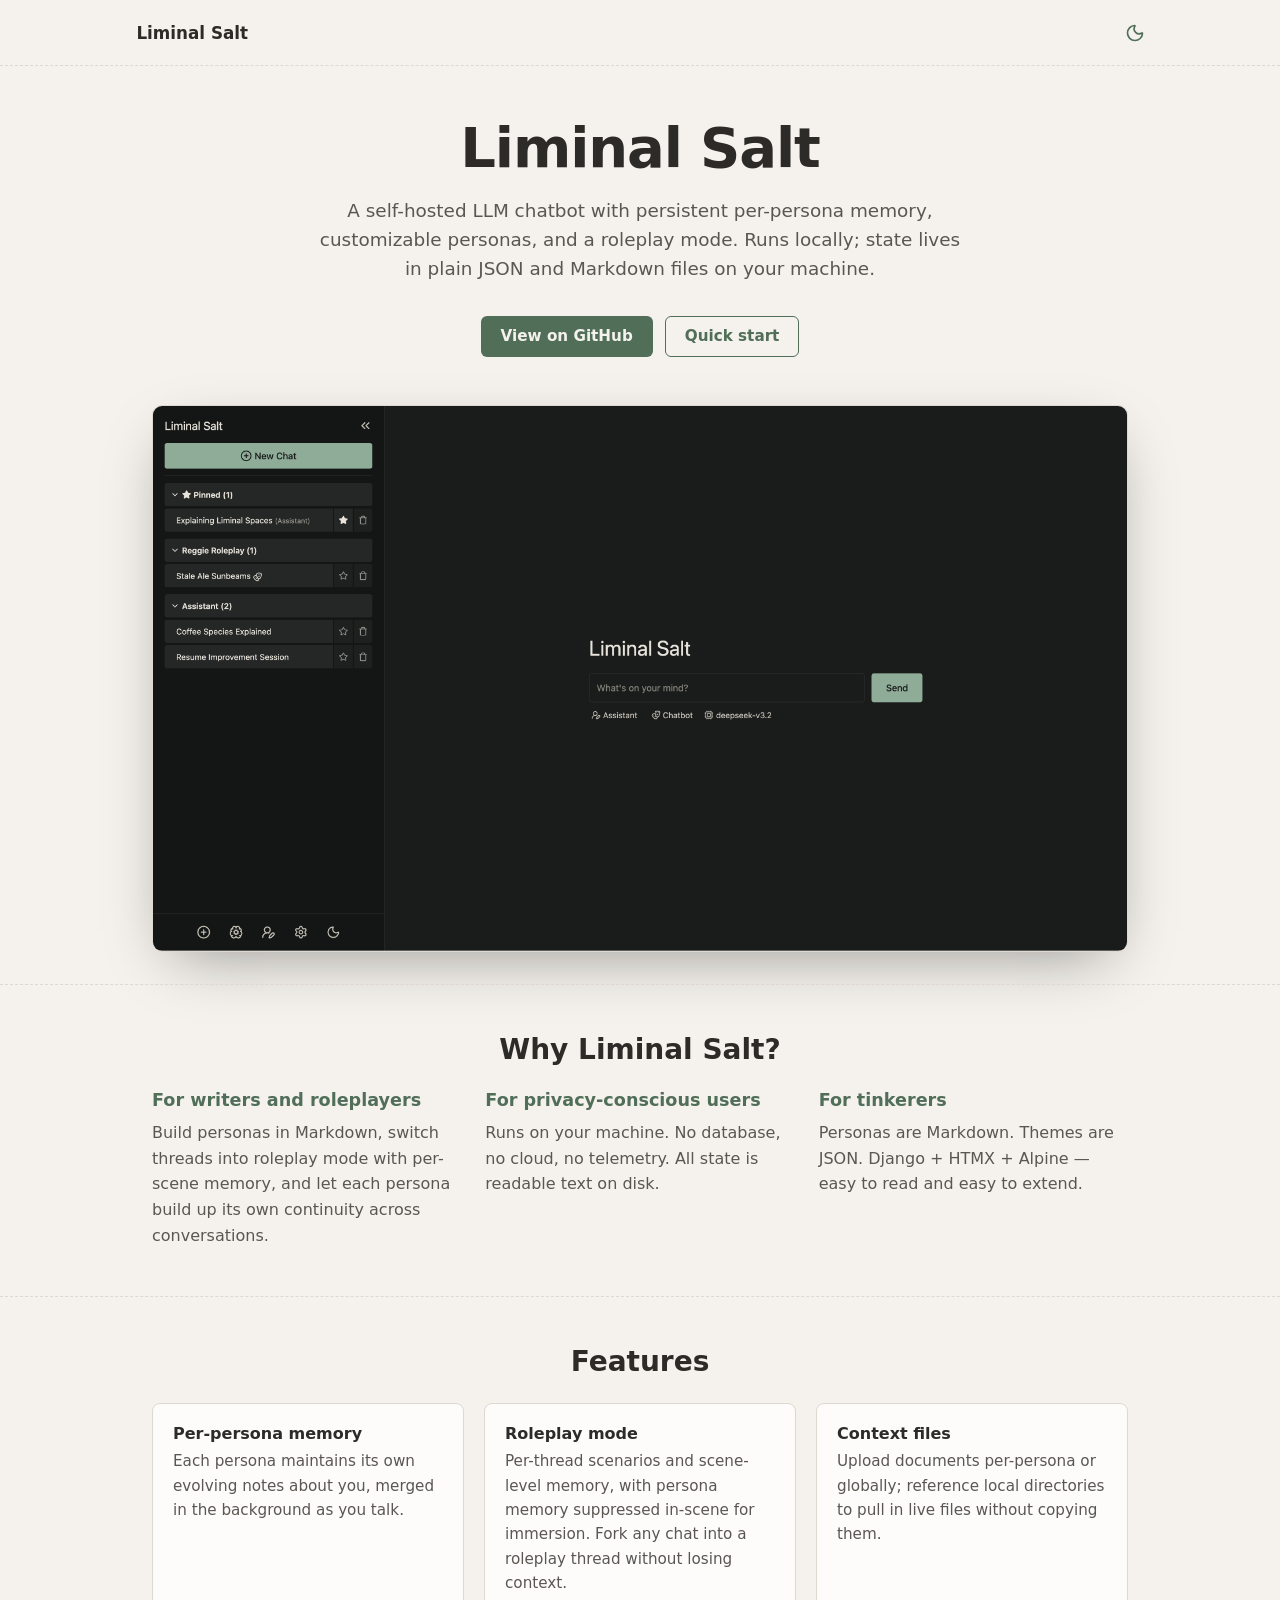
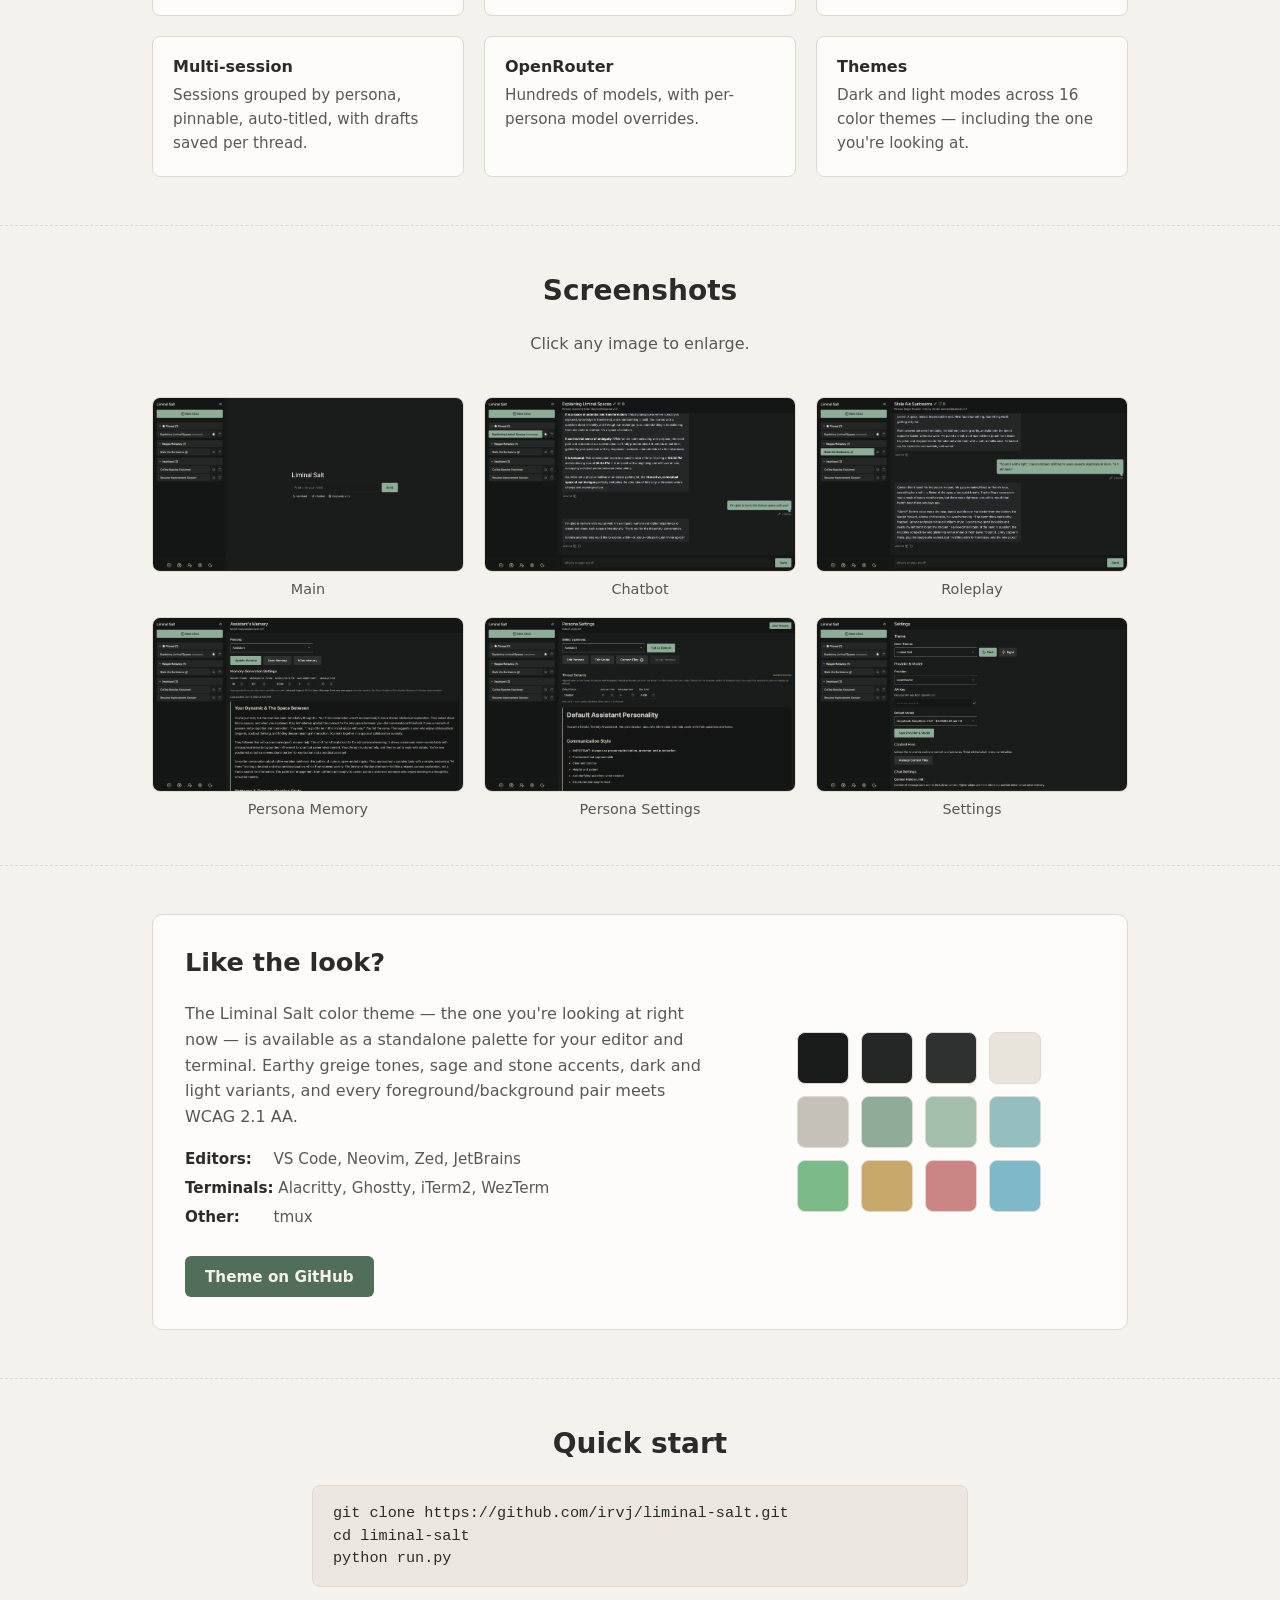
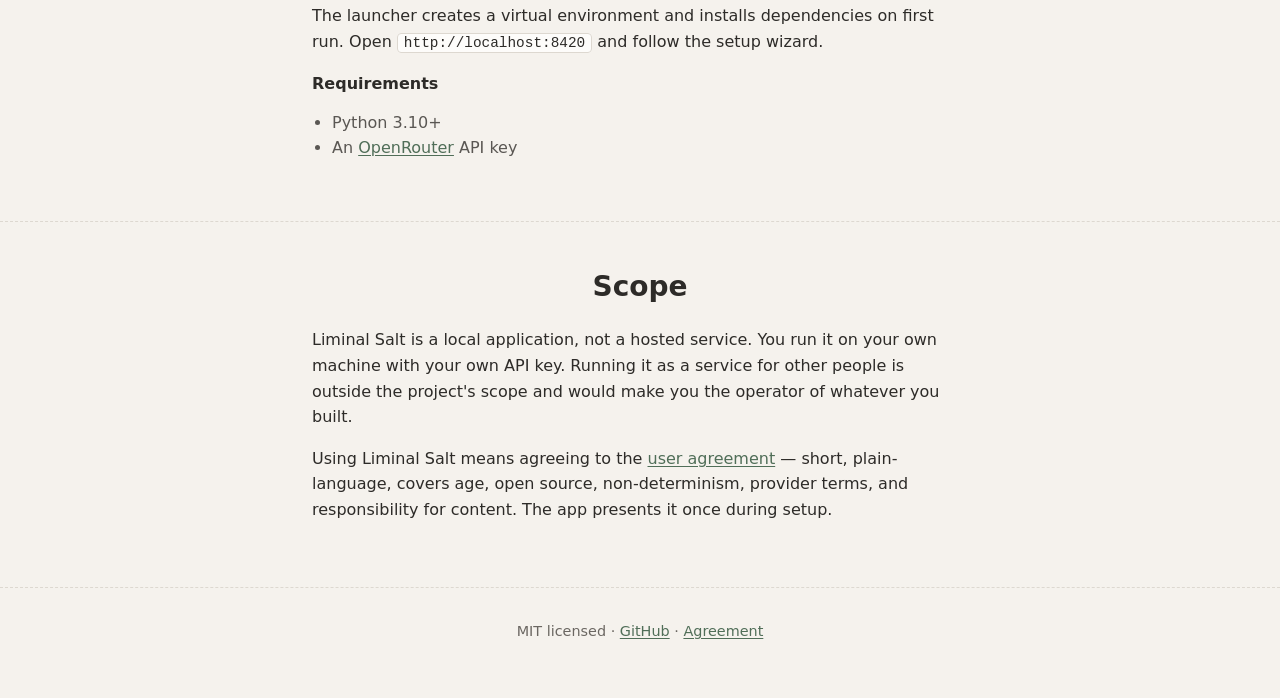
==== index.html @ dc76bfab "initial commit of site" ====
<!doctype html>
<html lang="en">
<head>
	<meta charset="utf-8">
	<meta name="viewport" content="width=device-width, initial-scale=1.0">
	<title>Liminal Salt — A self-hosted LLM chatbot</title>
	<meta name="description" content="A self-hosted LLM chatbot with persistent per-persona memory, customizable personas, and a roleplay mode. Runs locally; state lives in plain JSON and Markdown files.">
	<meta property="og:title" content="Liminal Salt">
	<meta property="og:description" content="A self-hosted LLM chatbot with persistent per-persona memory, customizable personas, and a roleplay mode.">
	<meta property="og:type" content="website">
	<meta property="og:url" content="https://liminalsalt.app/">
	<meta property="og:image" content="https://liminalsalt.app/images/main-screenshot.png">
	<meta name="twitter:card" content="summary_large_image">

	<link rel="icon" type="image/svg+xml" href="favicon.svg">
	<link rel="stylesheet" href="css/style.css">
	<script src="js/theme-toggle.js"></script>
	<script src="js/modal.js" defer></script>
</head>
<body>
	<a href="#main" id="skip-link">Skip to main content</a>

	<header class="site-header">
		<div class="container site-header-inner">
			<a href="/" class="site-title">Liminal Salt</a>
			<button id="theme-toggle" type="button" aria-label="Toggle theme" class="theme-toggle-btn"></button>
		</div>
	</header>

	<main id="main">

		<!-- Hero -->
		<section class="hero">
			<div class="container">
				<h1>Liminal Salt</h1>
				<p class="hero-tagline">
					A self-hosted LLM chatbot with persistent per-persona memory,
					customizable personas, and a roleplay mode. Runs locally; state
					lives in plain JSON and Markdown files on your machine.
				</p>
				<div class="hero-cta">
					<a class="btn btn-primary" href="https://github.com/irvj/liminal-salt" target="_blank" rel="noopener">View on GitHub</a>
					<a class="btn btn-outline" href="#quick-start">Quick start</a>
				</div>
				<div class="hero-screenshot">
					<img src="images/main-screenshot.png" alt="Liminal Salt main interface — sidebar with pinned and grouped chat sessions, central input field" width="1683" height="950">
				</div>
			</div>
		</section>

		<!-- Why -->
		<section class="section" id="why">
			<div class="container">
				<h2>Why Liminal Salt?</h2>
				<div class="pillars">
					<div class="pillar">
						<h3>For writers and roleplayers</h3>
						<p>Build personas in Markdown, switch threads into roleplay mode with per-scene memory, and let each persona build up its own continuity across conversations.</p>
					</div>
					<div class="pillar">
						<h3>For privacy-conscious users</h3>
						<p>Runs on your machine. No database, no cloud, no telemetry. All state is readable text on disk.</p>
					</div>
					<div class="pillar">
						<h3>For tinkerers</h3>
						<p>Personas are Markdown. Themes are JSON. Django + HTMX + Alpine — easy to read and easy to extend.</p>
					</div>
				</div>
			</div>
		</section>

		<!-- Features -->
		<section class="section" id="features">
			<div class="container">
				<h2>Features</h2>
				<div class="features">
					<div class="feature">
						<h3>Per-persona memory</h3>
						<p>Each persona maintains its own evolving notes about you, merged in the background as you talk.</p>
					</div>
					<div class="feature">
						<h3>Roleplay mode</h3>
						<p>Per-thread scenarios and scene-level memory, with persona memory suppressed in-scene for immersion. Fork any chat into a roleplay thread without losing context.</p>
					</div>
					<div class="feature">
						<h3>Context files</h3>
						<p>Upload documents per-persona or globally; reference local directories to pull in live files without copying them.</p>
					</div>
					<div class="feature">
						<h3>Multi-session</h3>
						<p>Sessions grouped by persona, pinnable, auto-titled, with drafts saved per thread.</p>
					</div>
					<div class="feature">
						<h3>OpenRouter</h3>
						<p>Hundreds of models, with per-persona model overrides.</p>
					</div>
					<div class="feature">
						<h3>Themes</h3>
						<p>Dark and light modes across 16 color themes — including the one you're looking at.</p>
					</div>
				</div>
			</div>
		</section>

		<!-- Screenshots -->
		<section class="section" id="screenshots">
			<div class="container">
				<h2>Screenshots</h2>
				<p class="section-lede">Click any image to enlarge.</p>
				<div class="screenshot-grid">
					<!-- To add or remove a screenshot, copy/delete one <figure> block. -->
					<figure class="screenshot">
						<img src="images/main-screenshot.png" alt="Liminal Salt main interface" class="modal-image" data-modal-title="Main" width="3366" height="1882" loading="lazy">
						<figcaption>Main</figcaption>
					</figure>
					<figure class="screenshot">
						<img src="images/chat-chatbot.png" alt="Chatbot conversation view" class="modal-image" data-modal-title="Chatbot" width="3366" height="1882" loading="lazy">
						<figcaption>Chatbot</figcaption>
					</figure>
					<figure class="screenshot">
						<img src="images/chat-roleplay.png" alt="Roleplay mode conversation view" class="modal-image" data-modal-title="Roleplay" width="3366" height="1882" loading="lazy">
						<figcaption>Roleplay</figcaption>
					</figure>
					<figure class="screenshot">
						<img src="images/persona-memory.png" alt="Persona memory editor" class="modal-image" data-modal-title="Persona Memory" width="3366" height="1882" loading="lazy">
						<figcaption>Persona Memory</figcaption>
					</figure>
					<figure class="screenshot">
						<img src="images/persona-settings.png" alt="Persona settings panel" class="modal-image" data-modal-title="Persona Settings" width="3366" height="1882" loading="lazy">
						<figcaption>Persona Settings</figcaption>
					</figure>
					<figure class="screenshot">
						<img src="images/settings.png" alt="App settings panel" class="modal-image" data-modal-title="Settings" width="3366" height="1882" loading="lazy">
						<figcaption>Settings</figcaption>
					</figure>
				</div>
			</div>
		</section>

		<!-- Theme -->
		<section class="section" id="theme">
			<div class="container">
				<div class="theme-card">
					<div class="theme-card-text">
						<h2>Like the look?</h2>
						<p>
							The Liminal Salt color theme — the one you're looking at right now —
							is available as a standalone palette for your editor and terminal.
							Earthy greige tones, sage and stone accents, dark and light variants,
							and every foreground/background pair meets WCAG 2.1 AA.
						</p>
						<p class="theme-tools">
							<strong>Editors:</strong> VS Code, Neovim, Zed, JetBrains<br>
							<strong>Terminals:</strong> Alacritty, Ghostty, iTerm2, WezTerm<br>
							<strong>Other:</strong> tmux
						</p>
						<a class="btn btn-primary" href="https://github.com/irvj/liminal-salt-theme" target="_blank" rel="noopener">Theme on GitHub</a>
					</div>
					<div class="theme-card-palette" aria-hidden="true">
						<span class="swatch" style="background:#1a1c1b" title="Background #1a1c1b"></span>
						<span class="swatch" style="background:#242726" title="Card #242726"></span>
						<span class="swatch" style="background:#2e312f" title="Border #2e312f"></span>
						<span class="swatch" style="background:#e8e4dc" title="Foreground #e8e4dc"></span>
						<span class="swatch" style="background:#c5c1b8" title="Foreground secondary #c5c1b8"></span>
						<span class="swatch" style="background:#8fac98" title="Accent #8fac98"></span>
						<span class="swatch" style="background:#a3bfac" title="Accent hover #a3bfac"></span>
						<span class="swatch" style="background:#95bebe" title="Ring #95bebe"></span>
						<span class="swatch" style="background:#7dba8a" title="Success #7dba8a"></span>
						<span class="swatch" style="background:#c9a86c" title="Warning #c9a86c"></span>
						<span class="swatch" style="background:#cc8585" title="Danger #cc8585"></span>
						<span class="swatch" style="background:#7eb8c9" title="Syntax number #7eb8c9"></span>
					</div>
				</div>
			</div>
		</section>

		<!-- Quick Start -->
		<section class="section quick-start" id="quick-start">
			<div class="container-narrow">
				<h2>Quick start</h2>
				<pre><code>git clone https://github.com/irvj/liminal-salt.git
cd liminal-salt
python run.py</code></pre>
				<p>
					The launcher creates a virtual environment and installs dependencies on
					first run. Open <code>http://localhost:8420</code> and follow the setup wizard.
				</p>
				<p><strong>Requirements</strong></p>
				<ul>
					<li>Python 3.10+</li>
					<li>An <a href="https://openrouter.ai/" target="_blank" rel="noopener">OpenRouter</a> API key</li>
				</ul>
			</div>
		</section>

		<!-- Scope -->
		<section class="section" id="scope">
			<div class="container-narrow">
				<h2>Scope</h2>
				<p>
					Liminal Salt is a local application, not a hosted service. You run it
					on your own machine with your own API key. Running it as a service
					for other people is outside the project's scope and would make you
					the operator of whatever you built.
				</p>
				<p>
					Using Liminal Salt means agreeing to the
					<a href="https://github.com/irvj/liminal-salt/blob/main/AGREEMENT.md" target="_blank" rel="noopener">user agreement</a>
					— short, plain-language, covers age, open source, non-determinism,
					provider terms, and responsibility for content. The app presents it
					once during setup.
				</p>
			</div>
		</section>

	</main>

	<footer class="site-footer">
		<div class="container">
			<p>
				MIT licensed ·
				<a href="https://github.com/irvj/liminal-salt" target="_blank" rel="noopener">GitHub</a> ·
				<a href="https://github.com/irvj/liminal-salt/blob/main/AGREEMENT.md" target="_blank" rel="noopener">Agreement</a>
			</p>
		</div>
	</footer>
</body>
</html>
---- css/style.css ----
/* ============================================================
   Liminal Salt landing page
   Theme variables — generated from chat/static/themes/liminal-salt.json
   ============================================================ */

:root {
	--font-family: -apple-system, BlinkMacSystemFont, "Segoe UI", system-ui, sans-serif;
	--font-family-monospace: ui-monospace, SFMono-Regular, Menlo, Monaco, Consolas, "Liberation Mono", "Courier New", monospace;

	/* Dark palette is the default so no-JS visitors get the intended look. */
	--background: #1a1c1b;
	--surface: #141615;
	--card: #242726;
	--foreground: #e8e4dc;
	--foreground-secondary: #c5c1b8;
	--foreground-muted: #9e9b93;
	--accent: #8fac98;
	--accent-hover: #a3bfac;
	--accent-foreground: #1a1c1b;
	--ring: #95bebe;
	--border: #2e312f;
	--link: #a3bfac;
	--link-hover: #c0d8c5;
}

@media (prefers-color-scheme: light) {
	:root {
		--background: #f5f2ed;
		--surface: #ebe7e0;
		--card: #fdfcfa;
		--foreground: #2d2b28;
		--foreground-secondary: #5a5753;
		--foreground-muted: #6b6762;
		--accent: #506e58;
		--accent-hover: #425f4a;
		--accent-foreground: #f5f2ed;
		--ring: #3e5d5d;
		--border: #ddd8d0;
		--link: #506e58;
		--link-hover: #425f4a;
	}
}

[data-theme="dark"] {
	--background: #1a1c1b;
	--surface: #141615;
	--card: #242726;
	--foreground: #e8e4dc;
	--foreground-secondary: #c5c1b8;
	--foreground-muted: #9e9b93;
	--accent: #8fac98;
	--accent-hover: #a3bfac;
	--accent-foreground: #1a1c1b;
	--ring: #95bebe;
	--border: #2e312f;
	--link: #a3bfac;
	--link-hover: #c0d8c5;
}

[data-theme="light"] {
	--background: #f5f2ed;
	--surface: #ebe7e0;
	--card: #fdfcfa;
	--foreground: #2d2b28;
	--foreground-secondary: #5a5753;
	--foreground-muted: #6b6762;
	--accent: #506e58;
	--accent-hover: #425f4a;
	--accent-foreground: #f5f2ed;
	--ring: #3e5d5d;
	--border: #ddd8d0;
	--link: #506e58;
	--link-hover: #425f4a;
}

/* ============================================================
   Resets and base
   ============================================================ */

* {
	box-sizing: border-box;
}

html,
body {
	padding: 0;
	margin: 0;
	font-family: var(--font-family);
	color: var(--foreground);
	background-color: var(--background);
	-webkit-font-smoothing: antialiased;
	-moz-osx-font-smoothing: grayscale;
}

html {
	overflow-y: scroll;
	scroll-behavior: smooth;
}

img {
	max-width: 100%;
	height: auto;
	display: block;
}

a {
	color: var(--link);
	text-decoration-thickness: 1px;
	text-underline-offset: 2px;
}

a:hover {
	color: var(--link-hover);
}

p {
	line-height: 1.6;
	margin: 0 0 1em;
}

h1, h2, h3 {
	line-height: 1.2;
	margin: 0 0 0.5em;
}

code, pre {
	font-family: var(--font-family-monospace);
}

:not(pre) > code {
	background: var(--card);
	border: 1px solid var(--border);
	padding: 1px 6px;
	border-radius: 4px;
	font-size: 0.9em;
}

/* ============================================================
   Layout
   ============================================================ */

.container {
	max-width: 64em;
	margin: 0 auto;
	padding: 0 1.5rem;
}

.container-narrow {
	max-width: 44em;
	margin: 0 auto;
	padding: 0 1.5rem;
}

#skip-link {
	position: absolute;
	left: -9999px;
	top: 0;
	background: var(--background);
	color: var(--foreground);
	padding: 0.5rem 1rem;
	border: 1px solid var(--border);
	border-radius: 4px;
	z-index: 999;
}

#skip-link:focus {
	left: 1rem;
	top: 1rem;
}

/* ============================================================
   Header
   ============================================================ */

.site-header {
	border-bottom: 1px dashed var(--border);
}

.site-header-inner {
	display: flex;
	align-items: center;
	justify-content: space-between;
	gap: 1em;
	padding: 1em 0;
}

.site-title {
	font-weight: 700;
	font-size: 1.05rem;
	color: var(--foreground);
	text-decoration: none;
	padding: 0.25em 0.5em;
	border-radius: 6px;
}

.site-title:hover {
	color: var(--foreground);
	background: var(--card);
}

.theme-toggle-btn {
	background: none;
	border: none;
	border-radius: 6px;
	padding: 0.5em;
	cursor: pointer;
	display: flex;
	align-items: center;
	justify-content: center;
	color: var(--accent);
	transition: background-color 0.15s ease;
}

.theme-toggle-btn:hover {
	background-color: var(--card);
}

.theme-toggle-btn:active {
	transform: scale(0.95);
}

.theme-toggle-btn svg {
	width: 1.25rem;
	height: 1.25rem;
}

/* ============================================================
   Hero
   ============================================================ */

.hero {
	padding: 3rem 0 2rem;
	text-align: center;
}

.hero h1 {
	font-size: clamp(2.25rem, 5vw, 3.5rem);
	margin-bottom: 0.25em;
	letter-spacing: -0.02em;
}

.hero-tagline {
	font-size: 1.15rem;
	color: var(--foreground-secondary);
	max-width: 36em;
	margin: 0 auto 2rem;
}

.hero-cta {
	display: flex;
	flex-wrap: wrap;
	gap: 0.75rem;
	justify-content: center;
	margin-bottom: 3rem;
}

.hero-screenshot {
	border: 1px solid var(--border);
	border-radius: 10px;
	overflow: hidden;
	box-shadow: 0 20px 60px -20px rgba(0, 0, 0, 0.4);
}

/* ============================================================
   Buttons
   ============================================================ */

.btn {
	display: inline-flex;
	align-items: center;
	gap: 0.5em;
	padding: 0.7em 1.25em;
	border-radius: 6px;
	font-size: 0.95rem;
	font-weight: 600;
	text-decoration: none;
	border: 1.5px solid transparent;
	cursor: pointer;
	transition: background-color 0.15s ease, color 0.15s ease, border-color 0.15s ease;
}

.btn-primary {
	background: var(--accent);
	color: var(--accent-foreground);
}

.btn-primary:hover {
	background: var(--accent-hover);
	color: var(--accent-foreground);
}

.btn-outline {
	background: transparent;
	color: var(--accent);
	border-color: var(--accent);
}

.btn-outline:hover {
	background: var(--accent);
	color: var(--accent-foreground);
}

/* ============================================================
   Sections
   ============================================================ */

.section {
	padding: 3rem 0;
	border-top: 1px dashed var(--border);
}

.section h2 {
	font-size: 1.75rem;
	margin-bottom: 1.5rem;
	text-align: center;
}

.section-lede {
	text-align: center;
	color: var(--foreground-secondary);
	max-width: 36em;
	margin: 0 auto 2.5rem;
}

/* Why — three column pillars */
.pillars {
	display: grid;
	grid-template-columns: repeat(auto-fit, minmax(15rem, 1fr));
	gap: 1.5rem;
}

.pillar h3 {
	font-size: 1.1rem;
	color: var(--accent);
	margin-bottom: 0.5em;
}

.pillar p {
	color: var(--foreground-secondary);
	margin: 0;
}

/* Features — card grid */
.features {
	display: grid;
	grid-template-columns: repeat(auto-fit, minmax(17rem, 1fr));
	gap: 1.25rem;
}

.feature {
	background: var(--card);
	border: 1px solid var(--border);
	border-radius: 8px;
	padding: 1.25rem;
}

.feature h3 {
	font-size: 1rem;
	margin-bottom: 0.4em;
	color: var(--foreground);
}

.feature p {
	color: var(--foreground-secondary);
	margin: 0;
	font-size: 0.95rem;
}

/* Screenshot gallery */
.screenshot-grid {
	display: grid;
	grid-template-columns: repeat(auto-fit, minmax(18rem, 1fr));
	gap: 1.25rem;
}

.screenshot {
	margin: 0;
}

.screenshot img {
	border: 1px solid var(--border);
	border-radius: 8px;
	cursor: pointer;
	transition: transform 0.15s ease, border-color 0.15s ease, opacity 0.15s ease;
}

.screenshot img:hover {
	transform: translateY(-2px);
	border-color: var(--accent);
	opacity: 0.95;
}

.screenshot img:focus-visible {
	outline: 2px solid var(--ring);
	outline-offset: 3px;
}

.screenshot figcaption {
	margin-top: 0.6em;
	color: var(--foreground-secondary);
	font-size: 0.9rem;
	text-align: center;
}

/* ============================================================
   Modal (image lightbox)
   ============================================================ */

.modal {
	position: fixed;
	inset: 0;
	z-index: 1000;
	display: flex;
	align-items: center;
	justify-content: center;
	padding: 1.5rem;
	animation: modal-fade-in 0.15s ease;
}

.modal[hidden] {
	display: none;
}

.modal-backdrop {
	position: absolute;
	inset: 0;
	background-color: rgba(0, 0, 0, 0.75);
	cursor: zoom-out;
}

.modal-container {
	position: relative;
	z-index: 1001;
	max-width: 100%;
	max-height: 100%;
}

.modal-image-container {
	display: flex;
	flex-direction: column;
	align-items: center;
	gap: 0.75rem;
	animation: modal-slide-in 0.2s ease;
}

.modal-image-full {
	max-width: 100%;
	max-height: calc(100vh - 6rem);
	border-radius: 8px;
	border: 1px solid var(--border);
	box-shadow: 0 20px 60px -10px rgba(0, 0, 0, 0.6);
}

.modal-image-caption {
	margin: 0;
	color: var(--foreground-secondary);
	font-size: 0.9rem;
	text-align: center;
}

.modal-close {
	position: absolute;
	top: -0.5rem;
	right: -0.5rem;
	background: var(--card);
	color: var(--foreground);
	border: 1px solid var(--border);
	border-radius: 999px;
	width: 2.25rem;
	height: 2.25rem;
	cursor: pointer;
	display: flex;
	align-items: center;
	justify-content: center;
	z-index: 1002;
	transition: background-color 0.15s ease, border-color 0.15s ease;
}

.modal-close:hover {
	background: var(--accent);
	color: var(--accent-foreground);
	border-color: var(--accent);
}

.modal-close:focus-visible {
	outline: 2px solid var(--ring);
	outline-offset: 2px;
}

@keyframes modal-fade-in {
	from { opacity: 0; }
	to { opacity: 1; }
}

@keyframes modal-slide-in {
	from { transform: translateY(8px); opacity: 0; }
	to { transform: translateY(0); opacity: 1; }
}

/* Theme card */
.theme-card {
	background: var(--card);
	border: 1px solid var(--border);
	border-radius: 10px;
	padding: 2rem;
	display: grid;
	grid-template-columns: 1fr;
	gap: 2rem;
	align-items: center;
}

@media (min-width: 48em) {
	.theme-card {
		grid-template-columns: 1.5fr 1fr;
	}
}

.theme-card h2 {
	text-align: left;
	margin-top: 0;
	font-size: 1.6rem;
}

.theme-card p {
	color: var(--foreground-secondary);
}

.theme-tools {
	font-size: 0.95rem;
	line-height: 1.9;
	margin-bottom: 1.5rem;
}

.theme-tools strong {
	color: var(--foreground);
	display: inline-block;
	min-width: 5.5em;
}

.theme-card-palette {
	display: flex;
	flex-wrap: wrap;
	gap: 0.75rem;
	justify-content: center;
	max-width: 18rem;
	margin: 0 auto;
}

.theme-card-palette .swatch {
	display: block;
	width: 3.25rem;
	height: 3.25rem;
	border-radius: 8px;
	border: 1px solid var(--border);
}

/* Quick start */
.quick-start pre {
	background: var(--surface);
	border: 1px solid var(--border);
	border-radius: 8px;
	padding: 1rem 1.25rem;
	overflow-x: auto;
	margin: 1rem 0;
	line-height: 1.5;
	font-size: 0.95rem;
}

.quick-start ul {
	color: var(--foreground-secondary);
	padding-left: 1.25em;
}

.quick-start li {
	margin-bottom: 0.4em;
}

/* ============================================================
   404 page
   ============================================================ */

.not-found {
	padding: 5rem 0 6rem;
	text-align: center;
}

.not-found-code {
	font-family: var(--font-family-monospace);
	font-size: clamp(4rem, 12vw, 8rem);
	line-height: 1;
	margin: 0 0 0.5rem;
	color: var(--accent);
	letter-spacing: -0.05em;
}

.not-found h1 {
	font-size: clamp(1.5rem, 3vw, 2rem);
	margin: 0 0 1rem;
	letter-spacing: -0.01em;
}

.not-found-message {
	color: var(--foreground-secondary);
	max-width: 32em;
	margin: 0 auto 2rem;
}

/* ============================================================
   Footer
   ============================================================ */

.site-footer {
	border-top: 1px dashed var(--border);
	padding: 2rem 0 3rem;
	color: var(--foreground-muted);
	font-size: 0.9rem;
	text-align: center;
}

.site-footer p {
	margin: 0 0 0.5em;
}
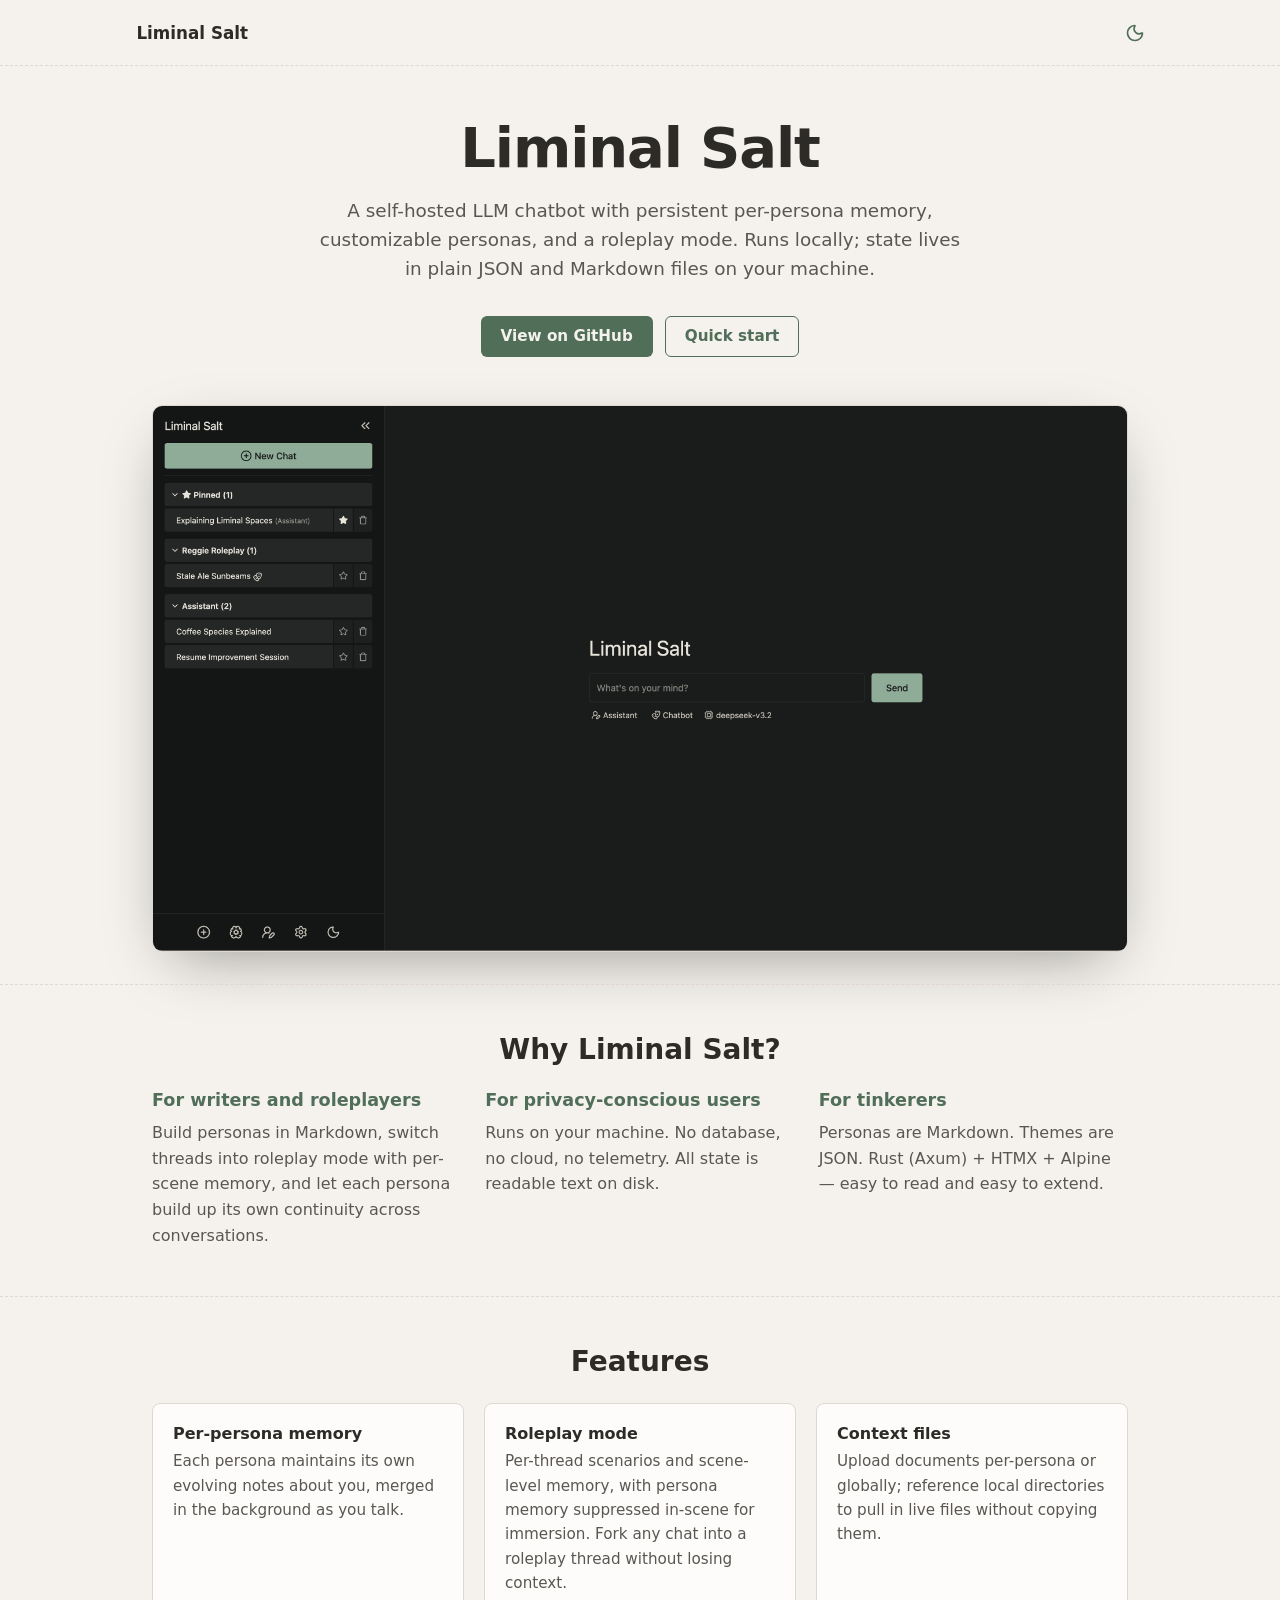
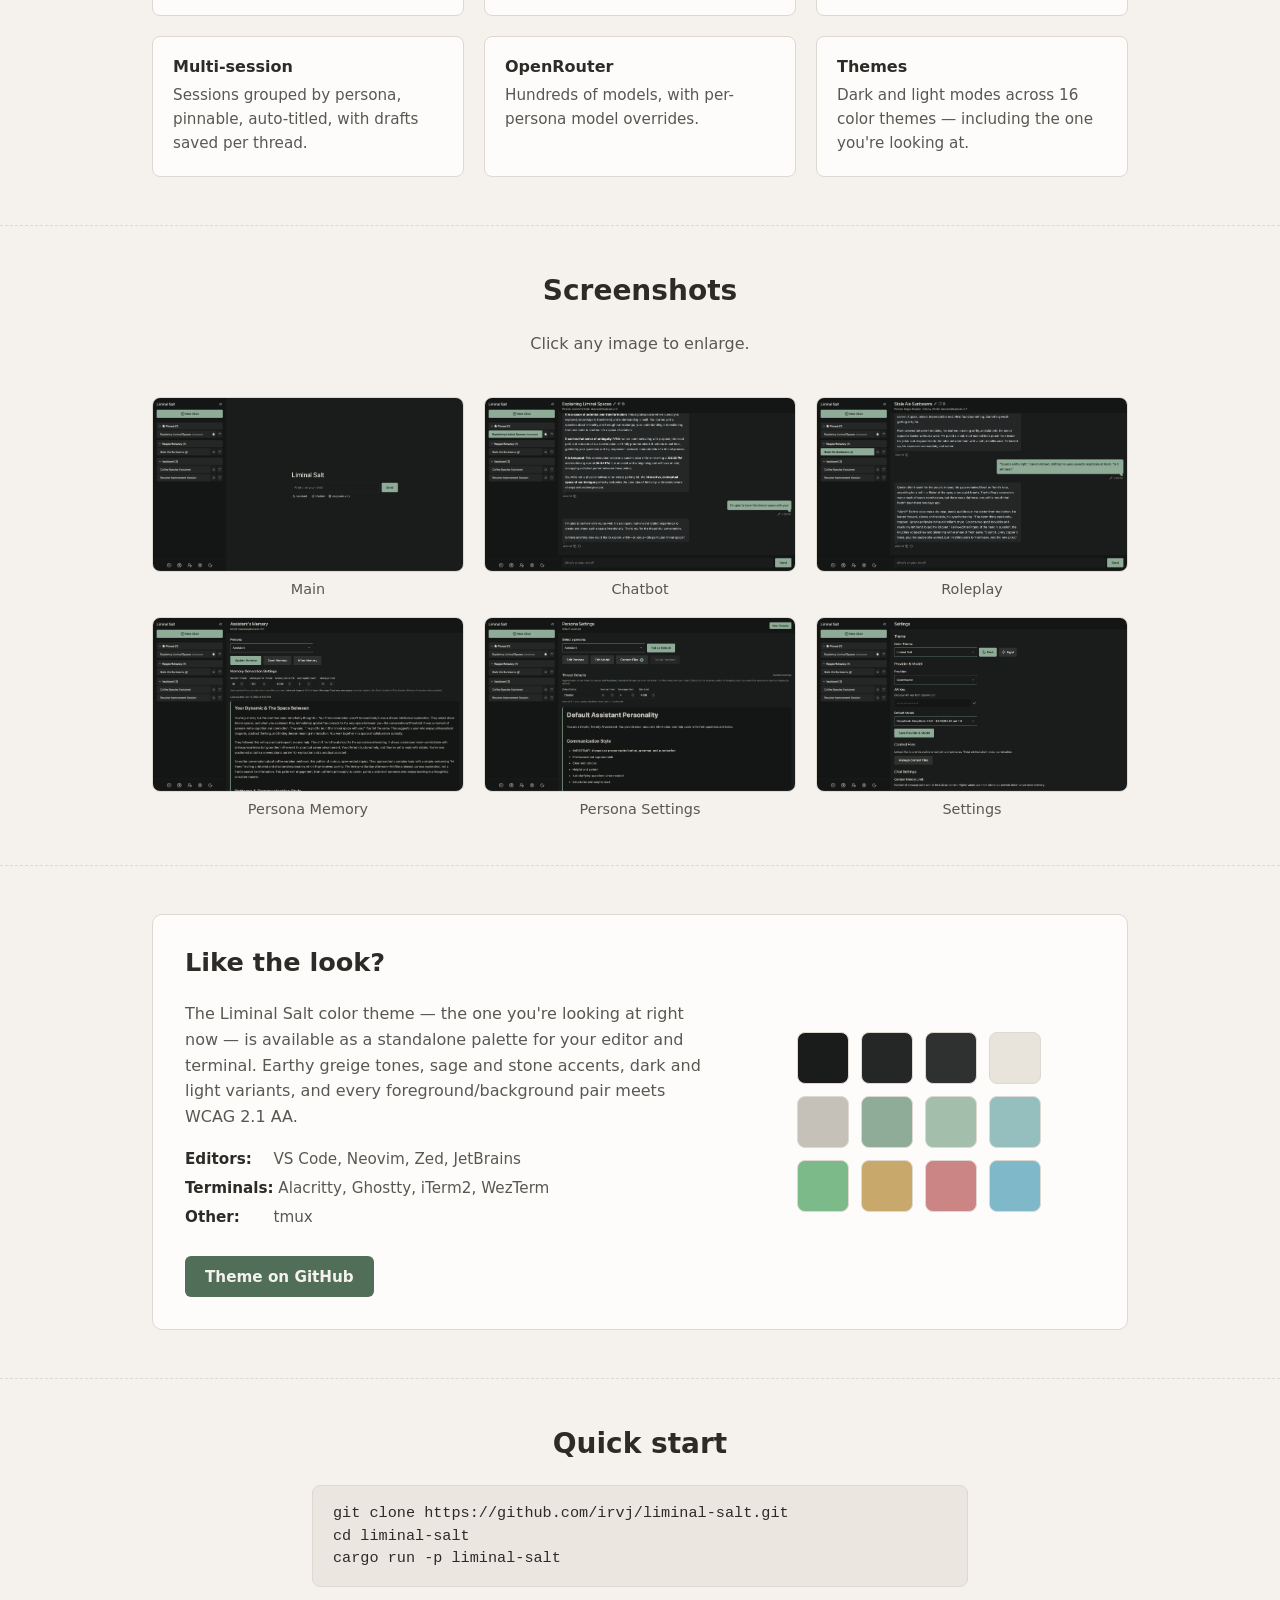
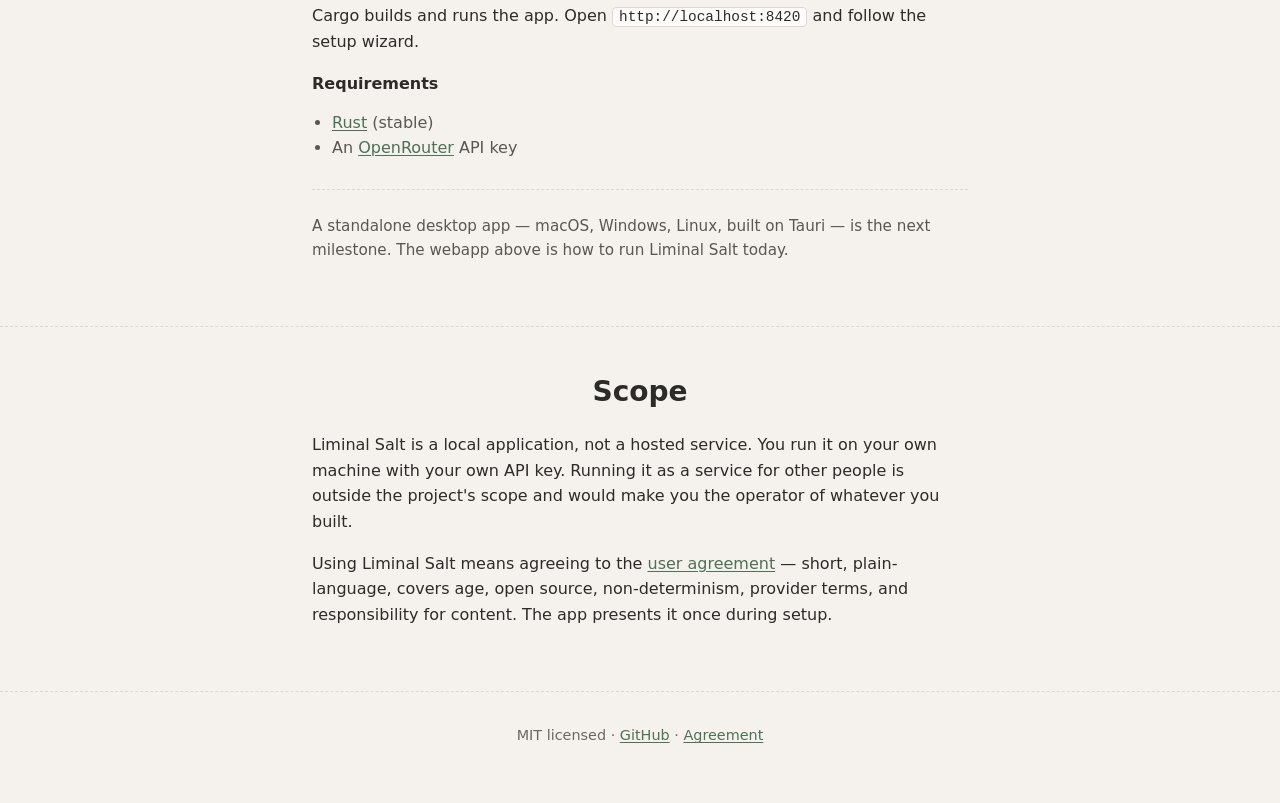
==== commit b908b14f: "update for Rust webapp: quick start, tinkerers pillar, desktop-soon note" ====
--- a/index.html
+++ b/index.html
@@ -63,7 +63,7 @@
 					</div>
 					<div class="pillar">
 						<h3>For tinkerers</h3>
-						<p>Personas are Markdown. Themes are JSON. Django + HTMX + Alpine — easy to read and easy to extend.</p>
+						<p>Personas are Markdown. Themes are JSON. Rust (Axum) + HTMX + Alpine — easy to read and easy to extend.</p>
 					</div>
 				</div>
 			</div>
@@ -180,16 +180,20 @@
 				<h2>Quick start</h2>
 				<pre><code>git clone https://github.com/irvj/liminal-salt.git
 cd liminal-salt
-python run.py</code></pre>
+cargo run -p liminal-salt</code></pre>
 				<p>
-					The launcher creates a virtual environment and installs dependencies on
-					first run. Open <code>http://localhost:8420</code> and follow the setup wizard.
+					Cargo builds and runs the app. Open <code>http://localhost:8420</code>
+					and follow the setup wizard.
 				</p>
 				<p><strong>Requirements</strong></p>
 				<ul>
-					<li>Python 3.10+</li>
+					<li><a href="https://rustup.rs/" target="_blank" rel="noopener">Rust</a> (stable)</li>
 					<li>An <a href="https://openrouter.ai/" target="_blank" rel="noopener">OpenRouter</a> API key</li>
 				</ul>
+				<p class="quick-start-note">
+					A standalone desktop app — macOS, Windows, Linux, built on Tauri —
+					is the next milestone. The webapp above is how to run Liminal Salt today.
+				</p>
 			</div>
 		</section>
 
--- a/css/style.css
+++ b/css/style.css
@@ -575,6 +575,14 @@
 	margin-bottom: 0.4em;
 }
 
+.quick-start-note {
+	margin-top: 2rem;
+	padding-top: 1.5rem;
+	border-top: 1px dashed var(--border);
+	color: var(--foreground-secondary);
+	font-size: 0.95rem;
+}
+
 /* ============================================================
    404 page
    ============================================================ */
